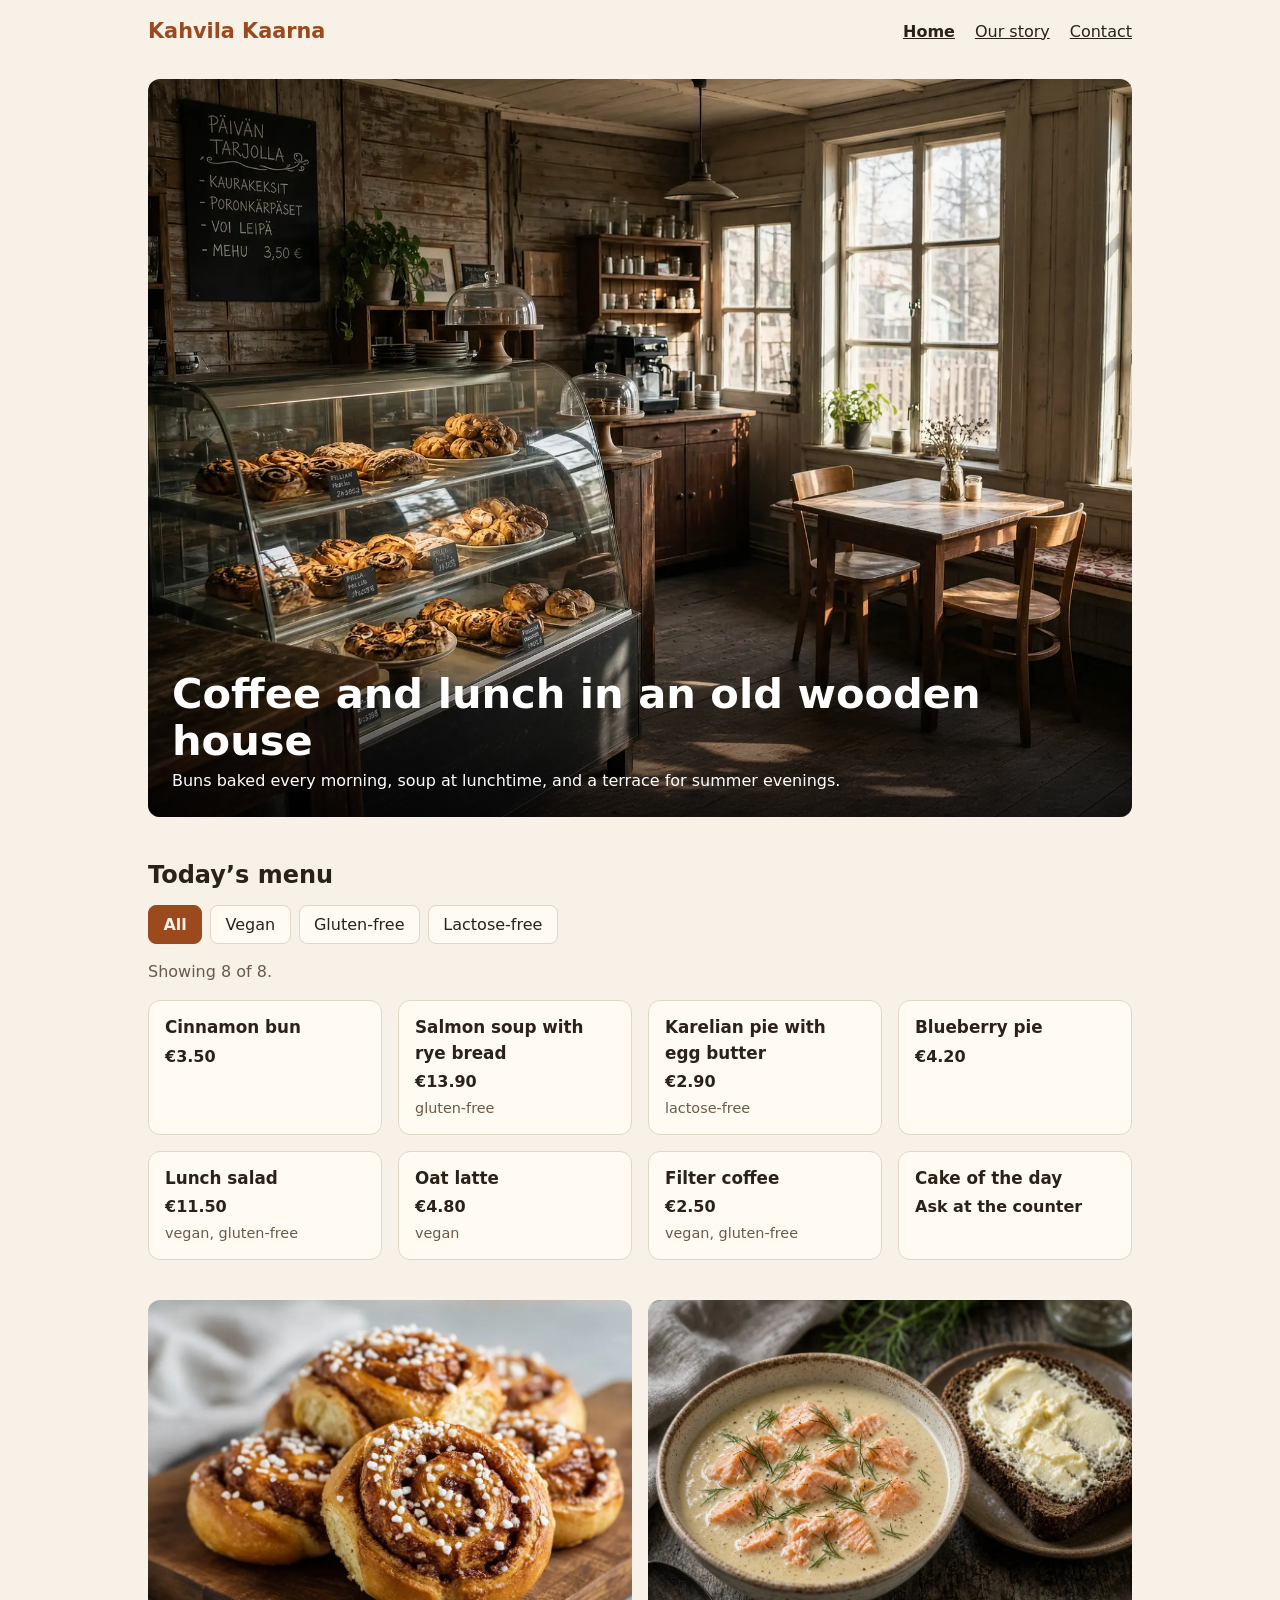
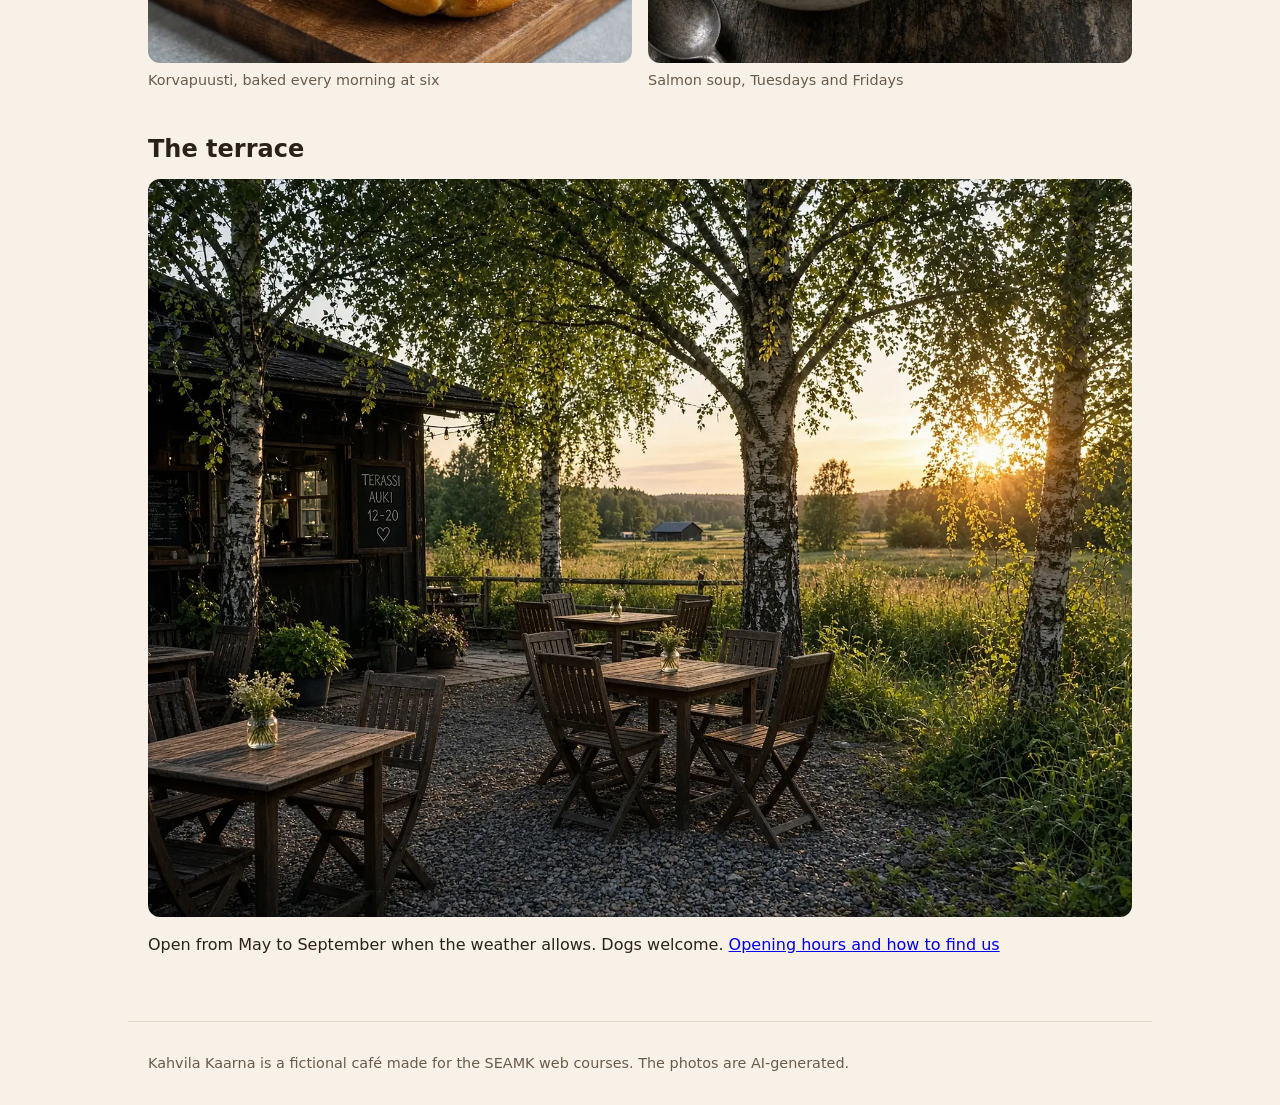
==== index.html @ 2901b9fc "Initial commit" ====
<!DOCTYPE html>
<html lang="en" class="no-js">
<head>
  <meta charset="utf-8">
  <meta name="viewport" content="width=device-width, initial-scale=1">
  <!-- STEP 1, 2, 3: title, description, Open Graph and favicon go here -->
  <title>Kahvila Kaarna</title>
  <script>document.documentElement.classList.replace('no-js', 'js');</script>
  <link rel="stylesheet" href="style.css">
  <script type="module" src="js/menu.js"></script>
</head>
<body>
  <header>
    <p class="logo"><a href="index.html">Kahvila Kaarna</a></p>
    <nav aria-label="Main">
      <ul>
        <li><a href="index.html" aria-current="page">Home</a></li>
        <li><a href="about.html">Our story</a></li>
        <li><a href="contact.html">Contact</a></li>
      </ul>
    </nav>
  </header>

  <main>
    <section class="hero">
      <img src="images/kaarna-hero.webp" width="1600" height="1200" fetchpriority="high" alt="Inside Kahvila Kaarna: a glass counter full of pastries and morning light through tall windows">
      <div class="hero__text">
        <h1>Coffee and lunch in an old wooden house</h1>
        <p>Buns baked every morning, soup at lunchtime, and a terrace for summer evenings.</p>
      </div>
    </section>

    <section id="menu" aria-labelledby="menu-title">
      <h2 id="menu-title">Today’s menu</h2>

      <div class="filters" role="group" aria-label="Show only">
        <button type="button" data-filter="all" aria-pressed="true">All</button>
        <button type="button" data-filter="vegan" aria-pressed="false">Vegan</button>
        <button type="button" data-filter="gluten-free" aria-pressed="false">Gluten-free</button>
        <button type="button" data-filter="lactose-free" aria-pressed="false">Lactose-free</button>
      </div>

      <p id="menu-status" role="status">Today’s menu is on the board by the counter. Call <a href="tel:+35861234567">06 123 4567</a> to ask what’s on.</p>
      <ul id="menu-list" class="cards"></ul>
    </section>

    <section class="gallery" aria-label="From the kitchen">
      <figure>
        <img src="images/kaarna-buns.webp" width="1000" height="750" loading="lazy" decoding="async" alt="Cinnamon buns with pearl sugar on a wooden board">
        <figcaption>Korvapuusti, baked every morning at six</figcaption>
      </figure>
      <figure>
        <img src="images/kaarna-soup.webp" width="1000" height="750" loading="lazy" decoding="async" alt="A bowl of salmon soup with dill, and rye bread with butter">
        <figcaption>Salmon soup, Tuesdays and Fridays</figcaption>
      </figure>
    </section>

    <section id="terrace" aria-labelledby="terrace-title">
      <h2 id="terrace-title">The terrace</h2>
      <img src="images/kaarna-terrace.webp" width="1600" height="1200" loading="lazy" decoding="async" alt="The café terrace with wooden tables among birch trees, evening sun over the fields">
      <p>Open from May to September when the weather allows. Dogs welcome. <a href="contact.html">Opening hours and how to find us</a></p>
    </section>
  </main>

  <footer>
    <p>Kahvila Kaarna is a fictional café made for the SEAMK web courses. The photos are AI-generated.</p>
  </footer>
</body>
</html>
---- style.css ----
/* Kahvila Kaarna – seo-base-1 (the perf-base-1 solution, now three pages). */

:root {
  color-scheme: light dark;
  --bg: #f7f1e8;
  --surface: #fffaf2;
  --text: #2b2118;
  --muted: #6b5a4a;
  --accent: #9a4a1c;
  --line: #e2d6c4;
  --radius: 12px;
  font-family: system-ui, -apple-system, "Segoe UI", sans-serif;
}
@media (prefers-color-scheme: dark) {
  :root {
    --bg: #1f1a15; --surface: #2a231c; --text: #f2e9dc;
    --muted: #c3b29e; --accent: #f0a35e; --line: #43382c;
  }
}

* { box-sizing: border-box; }
html { scroll-behavior: smooth; }
body { margin: 0; background: var(--bg); color: var(--text); line-height: 1.5; }

header, main, footer { max-width: 64rem; margin: 0 auto; padding: 1rem 1.25rem; }
header { display: flex; flex-wrap: wrap; justify-content: space-between; align-items: center; gap: 0.5rem 1.5rem; }
.logo { margin: 0; font-weight: 700; font-size: 1.3rem; }
.logo a { color: var(--accent); text-decoration: none; }
nav ul { display: flex; gap: 1.25rem; list-style: none; margin: 0; padding: 0; }
nav a { color: var(--text); }

img { max-width: 100%; height: auto; display: block; }

.hero { position: relative; border-radius: var(--radius); overflow: hidden; }
.hero img { width: 100%; animation: zoom-in 8s ease-out both; }
.hero__text {
  position: absolute; inset: auto 0 0 0; padding: 2rem 1.5rem 1.5rem;
  background: linear-gradient(transparent, rgb(0 0 0 / 0.7)); color: #fff;
  animation: slide-up 1.2s ease-out 0.3s both;
}
.hero h1 { margin: 0 0 0.25rem; font-size: clamp(1.6rem, 4vw, 2.6rem); line-height: 1.15; }
.hero p { margin: 0; }

@keyframes zoom-in { from { transform: scale(1.15); } to { transform: scale(1); } }
@keyframes slide-up { from { transform: translateY(3rem); opacity: 0; } to { transform: none; opacity: 1; } }

h2 { margin: 2.5rem 0 0.75rem; }

.no-js .filters { display: none; }
.filters { display: flex; flex-wrap: wrap; gap: 0.5rem; margin: 0 0 0.5rem; }
button {
  font: inherit; padding: 0.4rem 0.9rem; border-radius: 8px; cursor: pointer;
  border: 1px solid var(--line); background: var(--surface); color: var(--text);
}
button[aria-pressed="true"] { background: var(--accent); border-color: var(--accent); color: var(--bg); font-weight: 600; }
button:focus-visible, a:focus-visible { outline: 3px solid var(--accent); outline-offset: 2px; }

#menu-status { color: var(--muted); min-height: 1.5em; }

.cards {
  display: grid; grid-template-columns: repeat(auto-fill, minmax(13rem, 1fr));
  gap: 1rem; list-style: none; margin: 0; padding: 0;
}
.card {
  padding: 0.9rem 1rem; border: 1px solid var(--line); border-radius: var(--radius); background: var(--surface);
  animation: slide-up 0.6s ease-out both;
}
.card h3 { margin: 0 0 0.25rem; font-size: 1.05rem; }
.card .price { margin: 0; font-weight: 700; }
.card .diets { margin: 0.25rem 0 0; font-size: 0.9rem; color: var(--muted); }

.gallery { display: grid; grid-template-columns: repeat(auto-fit, minmax(18rem, 1fr)); gap: 1rem; margin-top: 2.5rem; }
figure { margin: 0; }
figure img { border-radius: var(--radius); aspect-ratio: 4 / 3; object-fit: cover; width: 100%; }
figcaption { color: var(--muted); font-size: 0.9rem; margin-top: 0.4rem; }

#terrace img { border-radius: var(--radius); width: 100%; }

footer { color: var(--muted); font-size: 0.9rem; border-top: 1px solid var(--line); margin-top: 2rem; }

/* Visitors who asked their device for less motion: animations finish at once,
   smooth scrolling jumps. !important on purpose: a user setting must win over
   every animation rule, whatever its selector. */
@media (prefers-reduced-motion: reduce) {
  *, *::before, *::after {
    animation-duration: 0.01ms !important;
    animation-iteration-count: 1 !important;
    transition-duration: 0.01ms !important;
    scroll-behavior: auto !important;
  }
}

/* Space for the menu before the data arrives, so the photos below
   don't jump down when the cards appear (CLS). About 8 cards. */
.js #menu-list { min-height: 46rem; }
@media (min-width: 30rem) { .js #menu-list { min-height: 20rem; } }
@media (min-width: 45rem) { .js #menu-list { min-height: 13rem; } }

/* ---- seo-base-1: text pages ---- */
main.text { max-width: 44rem; }
main.text h1 { font-size: clamp(1.8rem, 5vw, 2.6rem); line-height: 1.15; margin: 1rem 0; }
nav a[aria-current="page"] { font-weight: 700; }
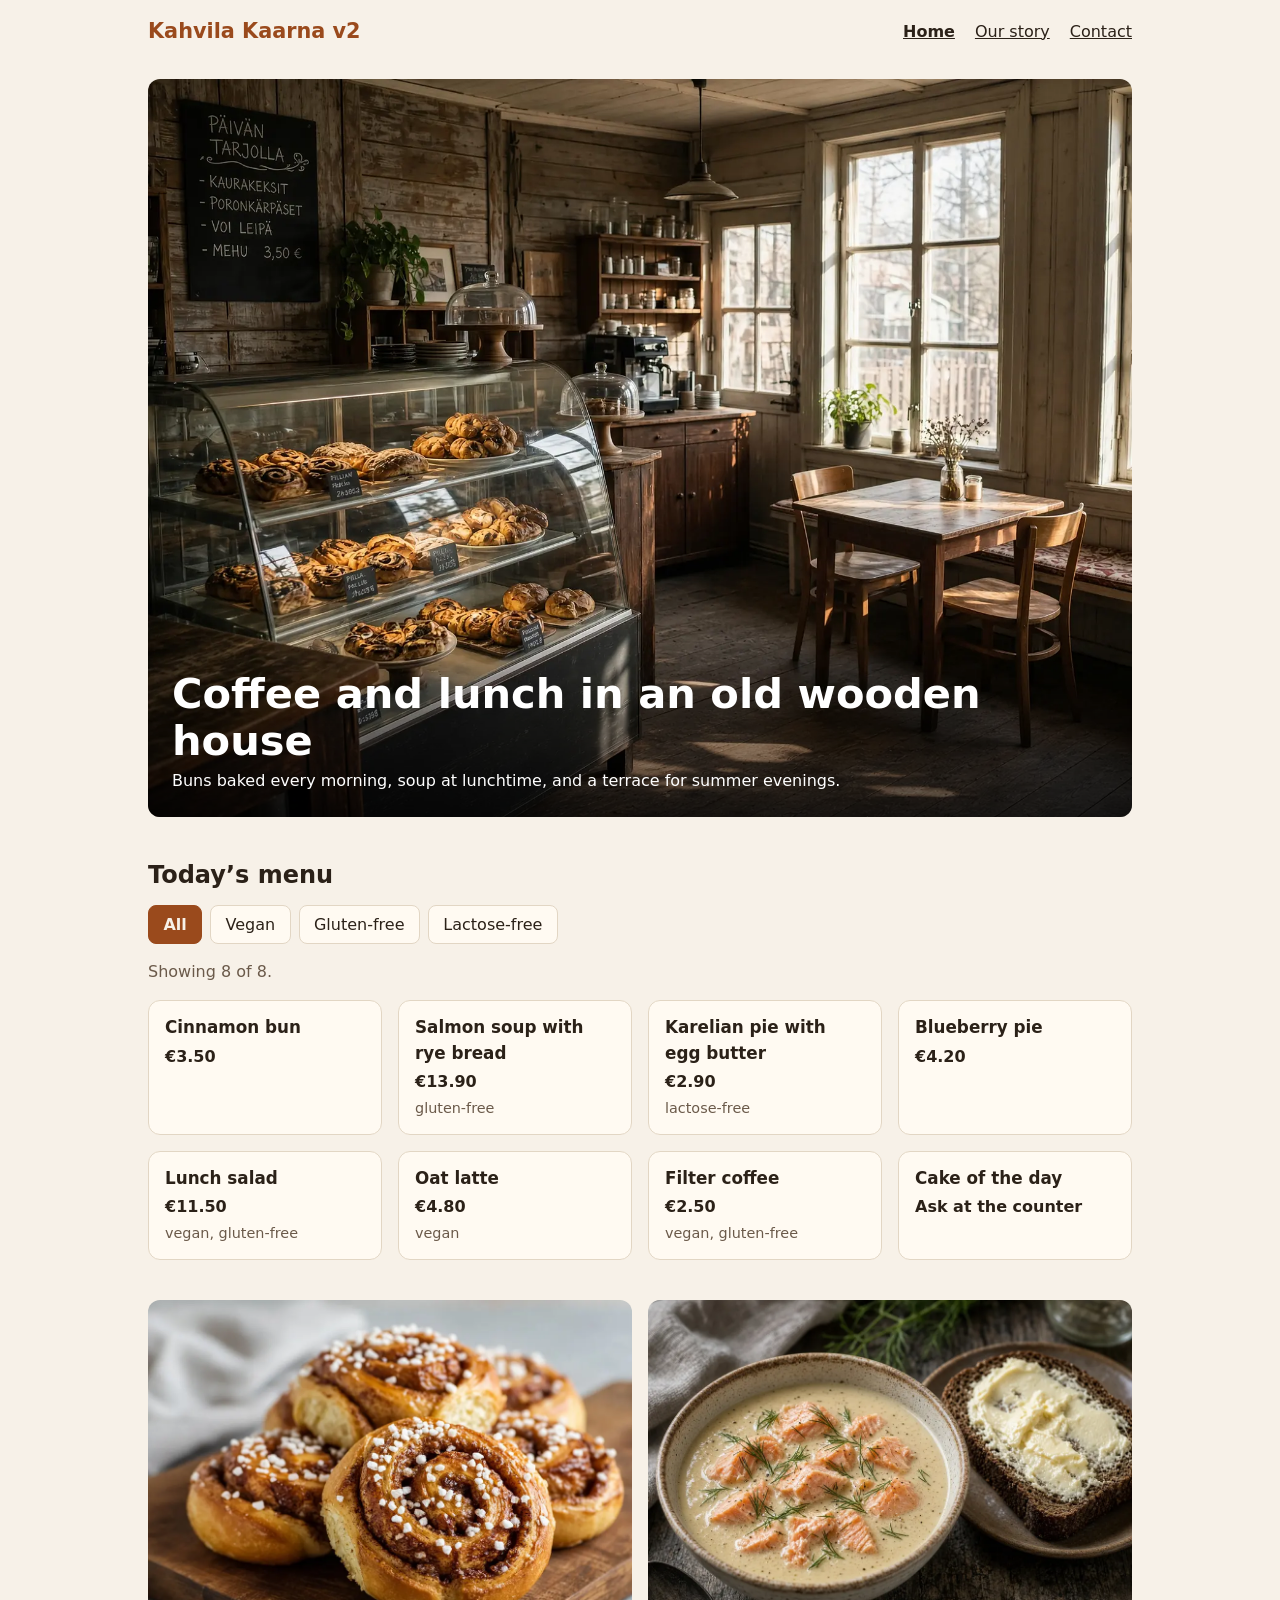
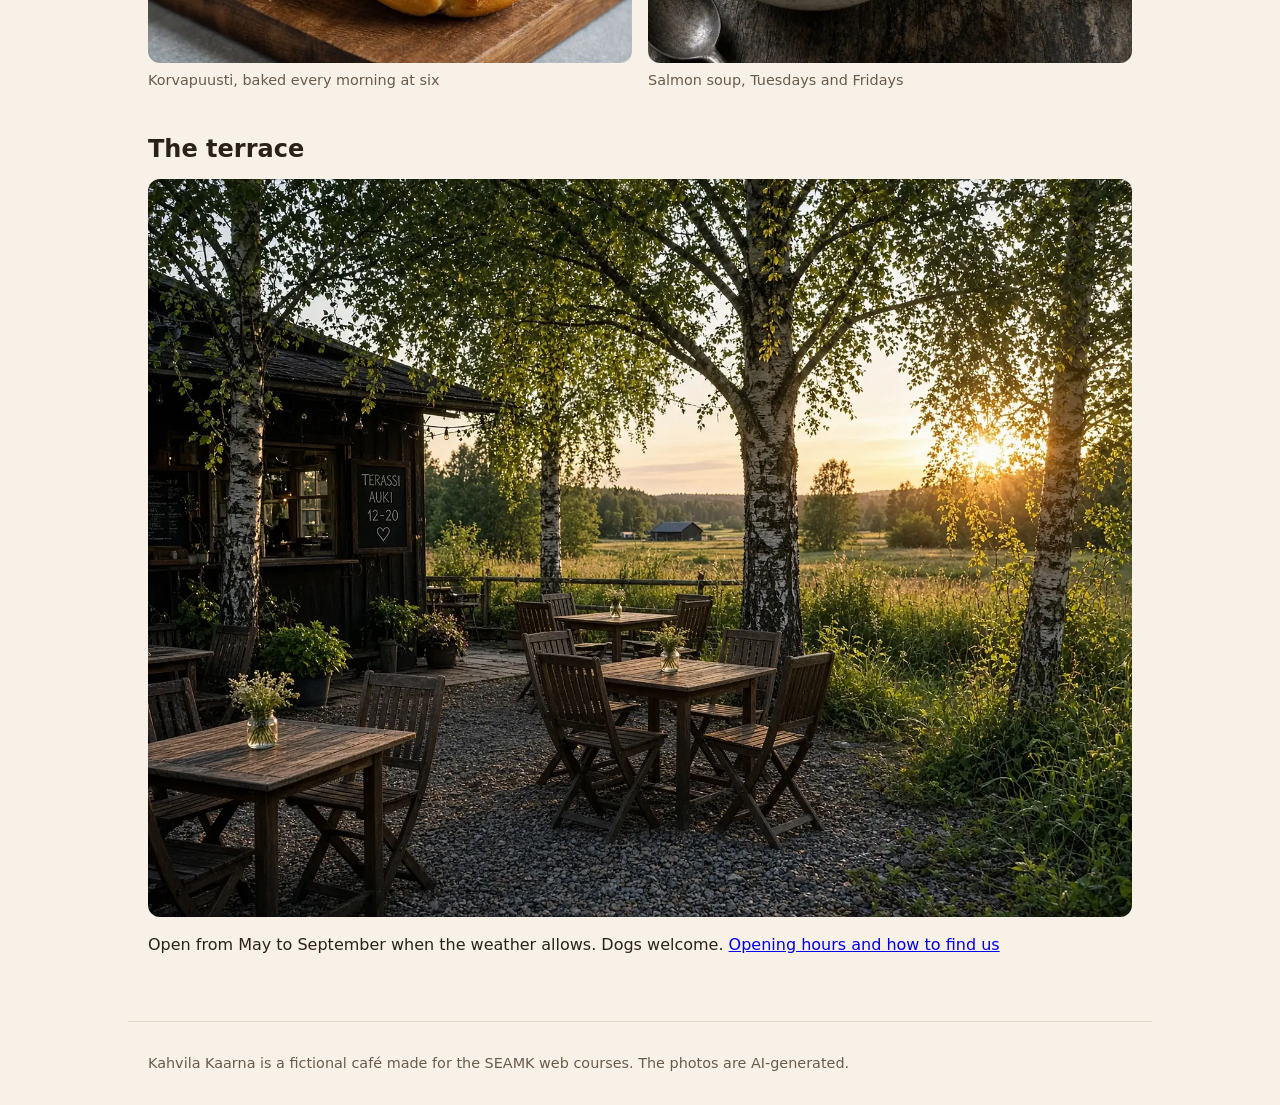
==== commit 9872d51f: "Little change" ====
--- a/index.html
+++ b/index.html
@@ -11,7 +11,7 @@
 </head>
 <body>
   <header>
-    <p class="logo"><a href="index.html">Kahvila Kaarna</a></p>
+    <p class="logo"><a href="index.html">Kahvila Kaarna v2</a></p>
     <nav aria-label="Main">
       <ul>
         <li><a href="index.html" aria-current="page">Home</a></li>
